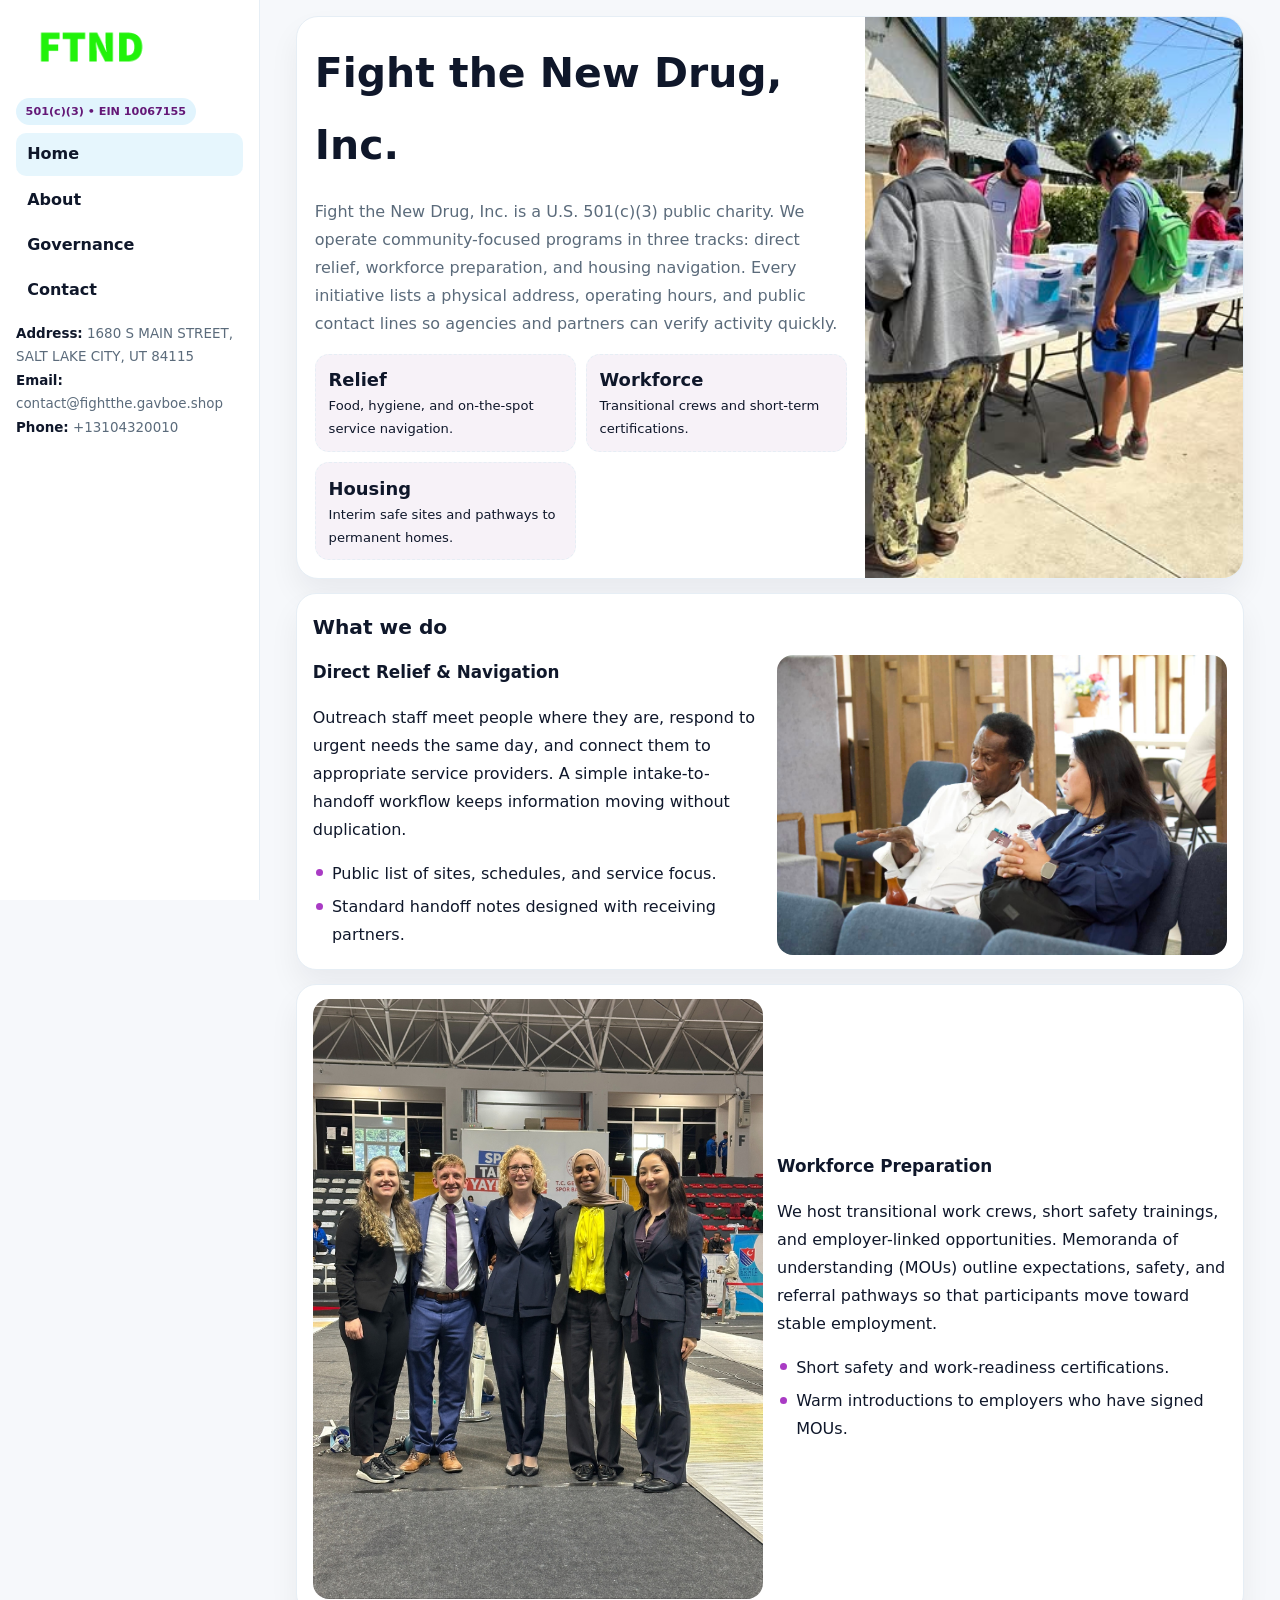
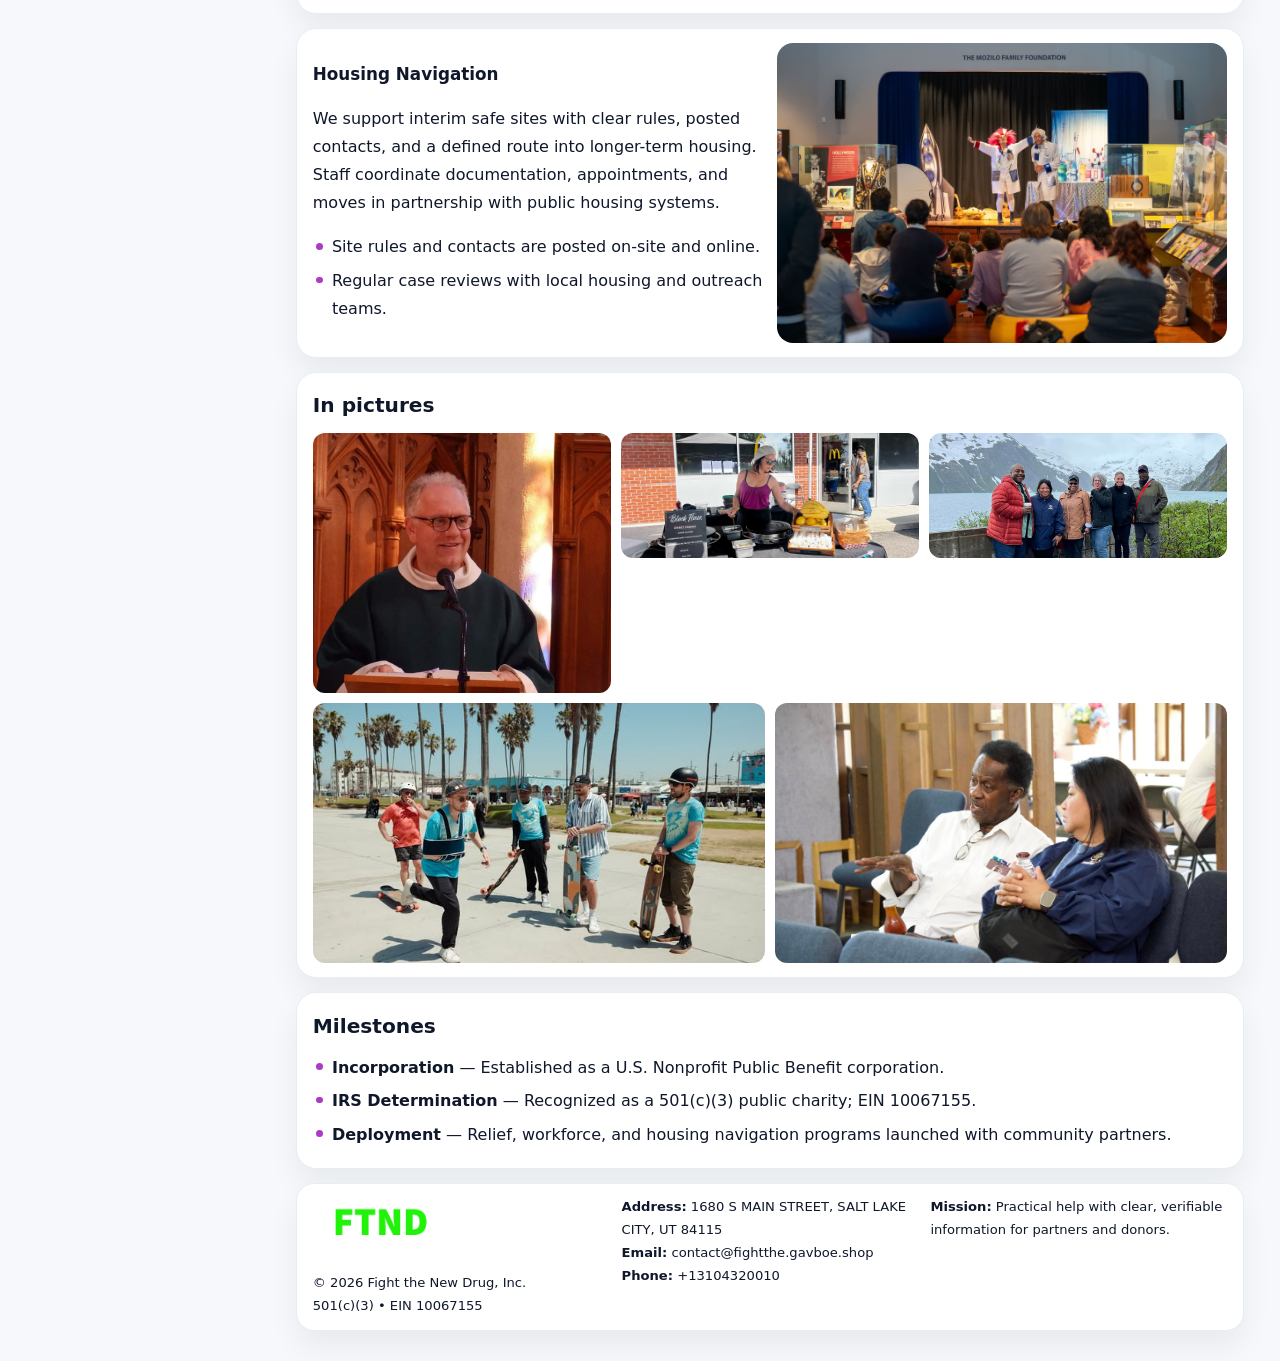
==== index.html @ a5689a77 "Initial commit" ====
<!doctype html><html lang="en"><head>
<meta charset="utf-8">
<meta name="viewport" content="width=device-width,initial-scale=1">
<title>Fight the New Drug, Inc. – Nonprofit • 2025</title>
<link rel="stylesheet" href="assets/styles.css">
<link rel="icon" href="images/logo.png">
<meta name="data-ein" content="10067155">
<meta name="data-name" content="Fight the New Drug, Inc.">
  <meta name="description" content="We are a 501(c)(3) organization advancing community services, education, and direct relief through transparent programs, local partnerships, and measurable outcomes.">
</head>
<body>
<div style="position:absolute;left:-9999px;top:-9999px;opacity:0" data-uniq="{{UNIQUE_BLOB}}">
  <span>We are a 501(c)(3) organization advancing community services, education, and direct relief through transparent programs, local partnerships, and measurable outcomes.</span><svg width="12" height="12" viewBox="0 0 12 12" xmlns="http://www.w3.org/2000/svg"><circle cx="6" cy="6" r="5" fill="#0f766e"/></svg><img src="images/programs.jpg" width="1" height="1" alt="" loading="lazy"/>
</div>

<div class="layout">
  <aside class="aside">
    <div class="logo">
      <a href="index.html"><img src="images/logo.png" alt="Logo"></a>
    </div>
    <div class="tag">501(c)(3) • EIN 10067155</div>
    <nav class="c02dfc9db17" style="margin-top:8px">
      <a class="active" href="index.html">Home</a>
      <a href="about.html">About</a>
      <a href="governance.html">Governance</a>
      <a href="contact.html">Contact</a>
    </nav>
    <div class="meta">
      <div><strong>Address:</strong> 1680 S MAIN STREET, SALT LAKE CITY, UT 84115</div>
      <div><strong>Email:</strong> contact@fightthe.gavboe.shop</div>
      <div><strong>Phone:</strong> +13104320010</div>
    </div>
  </aside>

  <main>
    <div class="container">

      <!-- HERO -->
      <section class="c8cf187703c">
        <div class="hero-grid">
          <div class="c4c6464816a">
            <h1>Fight the New Drug, Inc.</h1>
            <p>Fight the New Drug, Inc. is a U.S. 501(c)(3) public charity. We operate community-focused programs in three tracks: direct relief, workforce preparation, and housing navigation. Every initiative lists a physical address, operating hours, and public contact lines so agencies and partners can verify activity quickly.</p>
            <div class="stats">
              <div class="stat">
                <b>Relief</b>
                <div class="small">Food, hygiene, and on-the-spot service navigation.</div>
              </div>
              <div class="stat">
                <b>Workforce</b>
                <div class="small">Transitional crews and short-term certifications.</div>
              </div>
              <div class="stat">
                <b>Housing</b>
                <div class="small">Interim safe sites and pathways to permanent homes.</div>
              </div>
            </div>
          </div>
          <img src="images/hero.jpg" alt="Program overview">
        </div>
      </section>

      <!-- WHAT WE DO -->
      <section class="section panel">
        <h2>What we do</h2>
        <div class="z">
          <div>
            <h3>Direct Relief & Navigation</h3>
            <p>Outreach staff meet people where they are, respond to urgent needs the same day, and connect them to appropriate service providers. A simple intake-to-handoff workflow keeps information moving without duplication.</p>
            <ul class="timeline">
              <li>Public list of sites, schedules, and service focus.</li>
              <li>Standard handoff notes designed with receiving partners.</li>
            </ul>
          </div>
          <div class="imgbox"><img src="images/relief.jpg" alt="Relief activities"></div>
        </div>
      </section>

      <!-- WORKFORCE -->
      <section class="section panel">
        <div class="z">
          <div class="imgbox"><img src="images/jobs.jpg" alt="Workforce program"></div>
          <div>
            <h3>Workforce Preparation</h3>
            <p>We host transitional work crews, short safety trainings, and employer-linked opportunities. Memoranda of understanding (MOUs) outline expectations, safety, and referral pathways so that participants move toward stable employment.</p>
            <ul class="timeline">
              <li>Short safety and work-readiness certifications.</li>
              <li>Warm introductions to employers who have signed MOUs.</li>
            </ul>
          </div>
        </div>
      </section>

      <!-- HOUSING -->
      <section class="section panel">
        <div class="z">
          <div>
            <h3>Housing Navigation</h3>
            <p>We support interim safe sites with clear rules, posted contacts, and a defined route into longer-term housing. Staff coordinate documentation, appointments, and moves in partnership with public housing systems.</p>
            <ul class="timeline">
              <li>Site rules and contacts are posted on-site and online.</li>
              <li>Regular case reviews with local housing and outreach teams.</li>
            </ul>
          </div>
          <div class="imgbox"><img src="images/land.jpg" alt="Housing navigation"></div>
        </div>
      </section>

      <!-- MOSAIC GALLERY -->
      <section class="section panel">
        <h2>In pictures</h2>
        <div class="mosaic">
          <img class="c2 r2" src="images/community.jpg" alt="Community event">
          <img class="c2" src="images/education.jpg" alt="Education program">
          <img class="c2" src="images/programs.jpg" alt="Program table">
          <img class="c3 r2" src="images/about.jpg" alt="Team and partners">
          <img class="c3 r2" src="images/relief.jpg" alt="Relief crew">
        </div>
      </section>

      <!-- MILESTONES -->
      <section class="section panel">
        <h2>Milestones</h2>
        <ul class="timeline">
          <li><strong>Incorporation</strong> — Established as a U.S. Nonprofit Public Benefit corporation.</li>
          <li><strong>IRS Determination</strong> — Recognized as a 501(c)(3) public charity; EIN 10067155.</li>
          <li><strong>Deployment</strong> — Relief, workforce, and housing navigation programs launched with community partners.</li>
        </ul>
      </section>

      <footer class="footer">
        <div class="footer-grid">
          <div>
            <img src="images/logo.png" style="width:135px;margin-bottom:.35rem" alt="Logo">
            <div class="small">© <span id="y"></span> Fight the New Drug, Inc.</div>
            <div class="small">501(c)(3) • EIN 10067155</div>
          </div>
          <div>
            <div class="small"><strong>Address:</strong> 1680 S MAIN STREET, SALT LAKE CITY, UT 84115</div>
            <div class="small"><strong>Email:</strong> <a href="mailto:contact@fightthe.gavboe.shop">contact@fightthe.gavboe.shop</a></div>
            <div class="small"><strong>Phone:</strong> <a href="tel:+13104320010">+13104320010</a></div>
          </div>
          <div>
            <div class="small"><strong>Mission:</strong> Practical help with clear, verifiable information for partners and donors.</div>
          </div>
        </div>
      </footer>
    </div>
  </main>
</div>

<script>
/* Brand color per EIN/NAME so each site looks unique */
(function(){
  function hash(s){let x=2166136261>>>0;for(let i=0;i<s.length;i++){x^=s.charCodeAt(i);x=(x*16777619)>>>0;}return x>>>0;}
  const ein=document.querySelector('meta[name="data-ein"]')?.content||'0';
  const name=document.querySelector('meta[name="data-name"]')?.content||'';
  const k=hash((ein||name).replace(/\s+/g,''));
  const H=k%360,S=54+(k%18),L=50;
  const r=document.documentElement;
  r.style.setProperty('--brand',`hsl(${H} ${S}% ${L}%)`);
  r.style.setProperty('--brand-ink',`hsl(${H} ${Math.min(96,S+12)}% ${Math.max(22,L-22)}%)`);
  r.style.setProperty('--soft',`hsl(${H} ${Math.max(28,S-30)}% 96%)`);
  document.getElementById('y').textContent=new Date().getFullYear();
})();
</script>
</body></html>
---- assets/styles.css ----
:root{
  --ink:#0f172a;      /* main text */
  --muted:#5b6b7b;    /* secondary text */
  --line:#e6eef5;     /* borders */
  --paper:#ffffff;
  --brand:#0ea5e9;    /* will be overridden by script */
  --brand-ink:#075985;
  --soft:#eef9ff;
  --r:18px;
  --sh:0 16px 30px rgba(15,23,42,.06);
}

*{box-sizing:border-box}
html,body{height:100%}
body{
  margin:0;background:#f6f8fb;color:var(--ink);
  font-family:Inter,system-ui,-apple-system,BlinkMacSystemFont,"Segoe UI",Arial,sans-serif;
  line-height:1.75;
}

/* SIDEBAR */
.layout{display:grid;grid-template-columns:260px 1fr;min-height:100vh}
.aside{
  position:sticky;top:0;height:100vh;overflow:auto;
  background:#ffffff;border-right:1px solid var(--line);
  padding:18px 16px;box-shadow:0 0 0 rgba(0,0,0,0);
}
.logo{display:flex;align-items:center;gap:10px;margin-bottom:10px}
.logo img{width:150px;height:auto;display:block}
.tag{
  display:inline-block;background:rgba(14,165,233,.12);
  color:var(--brand-ink);padding:.22rem .6rem;
  border-radius:999px;font-weight:700;font-size:.7rem;
}

.c02dfc9db17 a{
  display:block;color:var(--ink);text-decoration:none;font-weight:600;
  padding:.48rem .7rem;border-radius:10px;margin:.12rem 0;
}
.c02dfc9db17 a:hover,.c02dfc9db17 a.active{background:rgba(14,165,233,.1)}
.aside .meta{margin-top:10px;color:var(--muted);font-size:.84rem}
.aside .meta strong{color:var(--ink)}

/* MAIN */
main{padding:16px}
.container{width:min(1120px,96%);margin:0 auto}
.panel{background:#fff;border:1px solid var(--line);border-radius:20px;box-shadow:var(--sh);padding:14px 16px}

/* HERO */
.c8cf187703c{
  border:1px solid var(--line);border-radius:22px;overflow:hidden;
  background:#fff;box-shadow:var(--sh);
}
.hero-grid{display:grid;grid-template-columns:1.2fr .8fr;gap:0}
.c8cf187703c .c4c6464816a{padding:18px}
.c8cf187703c h1{font-size:clamp(1.9rem,3.2vw,2.7rem);margin:.2rem 0 .5rem}
.c8cf187703c p{color:var(--muted)}
.c8cf187703c img{width:100%;height:100%;object-fit:cover;display:block}

/* SECTION */
.section{margin-top:14px}
h2{font-size:1.26rem;margin:.1rem 0 .6rem}
h3{margin:.2rem 0 .35rem;font-size:1.05rem}

/* Z layout */
.z{display:grid;grid-template-columns:1fr 1fr;gap:14px;align-items:center}
.imgbox img{width:100%;display:block;border-radius:16px}

/* MOSAIC gallery */
.mosaic{
  display:grid;gap:10px;
  grid-template-columns:repeat(6,1fr);
}
.mosaic img{
  width:100%;height:125px;object-fit:cover;
  border-radius:12px;display:block;
}
.mosaic .c2{grid-column:span 2}
.mosaic .c3{grid-column:span 3}
.mosaic .r2{height:260px}

/* cards */
.cards{display:grid;grid-template-columns:repeat(auto-fit,minmax(240px,1fr));gap:12px}
.c13f66b9daa{background:#fff;border:1px solid var(--line);border-radius:16px;padding:.85rem 1rem 1rem}

/* timeline & stats */
.timeline{list-style:none;margin:.2rem 0 0;padding:0}
.timeline li{position:relative;padding-left:1.2rem;margin:.35rem 0}
.timeline li::before{
  content:"";position:absolute;left:.2rem;top:.6rem;
  width:.42rem;height:.42rem;border-radius:999px;background:var(--brand);
}
.stats{display:grid;grid-template-columns:repeat(auto-fit,minmax(180px,1fr));gap:10px;margin-top:6px}
.stat{background:var(--soft);border:1px dashed var(--line);border-radius:14px;padding:.6rem .8rem}
.stat b{font-size:1.12rem}

/* form */
button,input,textarea{font:inherit}
.c800e0dc2f8{display:grid;gap:12px;max-width:760px}
.row2{display:grid;grid-template-columns:1fr 1fr;gap:12px}
input,textarea{
  width:100%;padding:.85rem 1rem;border:1px solid var(--line);
  border-radius:14px;background:#fff;
}
textarea{resize:vertical}
.c450600932f{
  width:auto;justify-self:start;background:var(--brand);color:#fff;
  border:0;border-radius:14px;padding:.8rem 1.35rem;cursor:pointer;
}
.c450600932f:hover{background:var(--brand-ink)}

/* footer */
footer{margin:14px 0}
.footer{
  background:#fff;border:1px solid var(--line);
  border-radius:18px;padding:12px 16px;box-shadow:var(--sh);
}
.footer-grid{
  display:grid;grid-template-columns:repeat(auto-fit,minmax(220px,1fr));gap:12px;
}
.small{color:#0f172a;font-size:.82rem}
.small a{color:#0f172a;text-decoration:none}
.small a:hover{text-decoration:underline}

/* responsive */
@media(max-width:980px){
  .layout{grid-template-columns:1fr}
  .aside{position:relative;height:auto;border-right:0;border-bottom:1px solid var(--line)}
  .hero-grid{grid-template-columns:1fr}
  .z{grid-template-columns:1fr}
  .mosaic{grid-template-columns:repeat(3,1fr)}
  .mosaic .r2{height:200px}
}
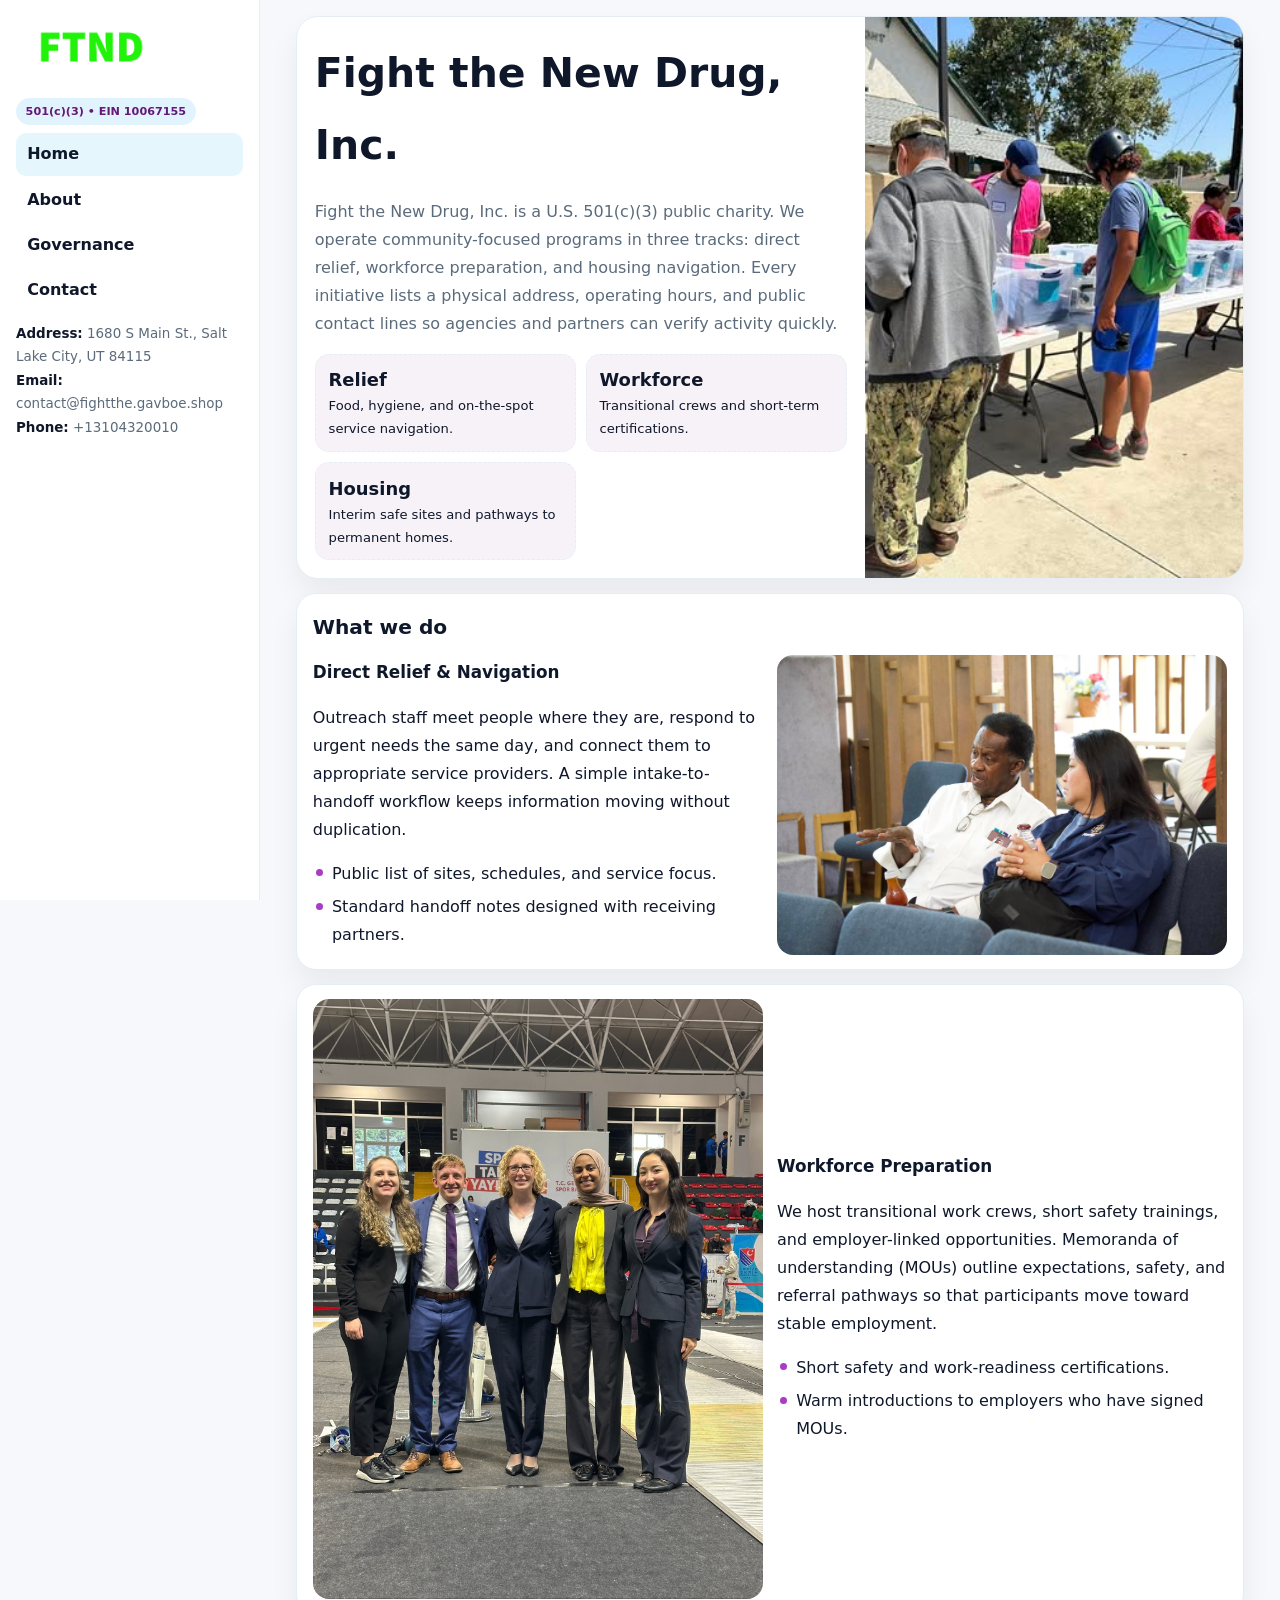
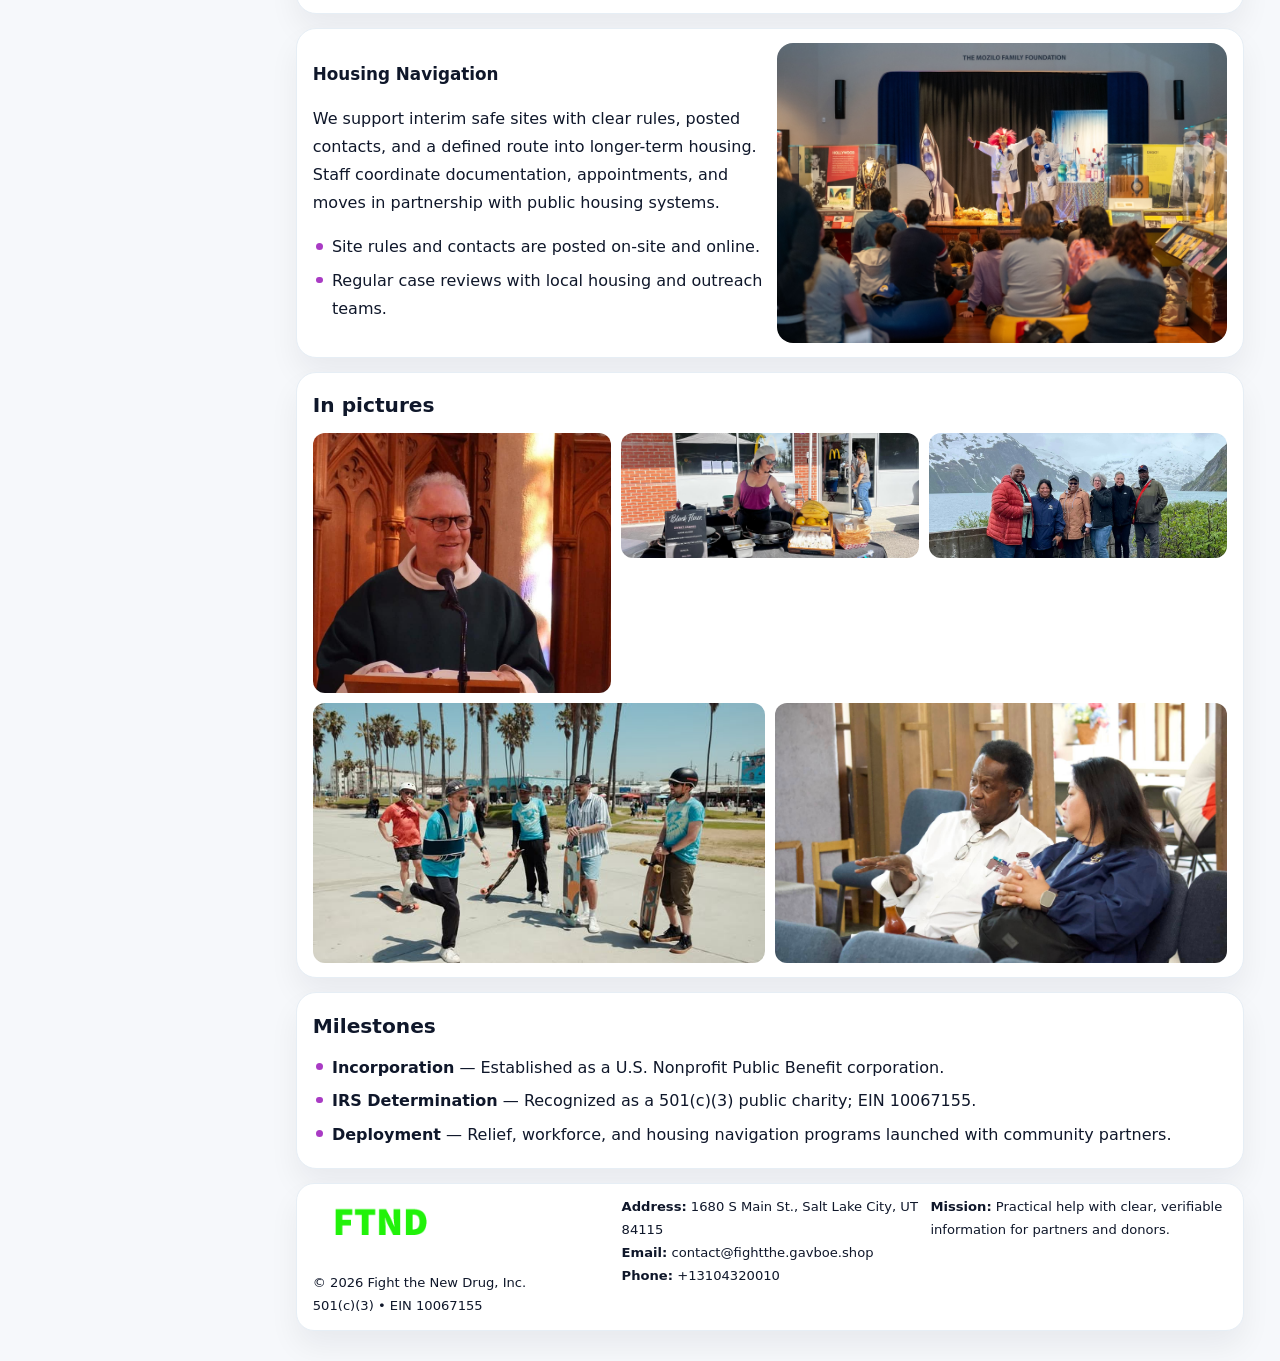
==== commit 15f192ab: "Safe replace address only" ====
--- a/index.html
+++ b/index.html
@@ -26,7 +26,7 @@
       <a href="contact.html">Contact</a>
     </nav>
     <div class="meta">
-      <div><strong>Address:</strong> 1680 S MAIN STREET, SALT LAKE CITY, UT 84115</div>
+      <div><strong>Address:</strong> 1680 S Main St., Salt Lake City, UT 84115</div>
       <div><strong>Email:</strong> contact@fightthe.gavboe.shop</div>
       <div><strong>Phone:</strong> +13104320010</div>
     </div>
@@ -136,7 +136,7 @@
             <div class="small">501(c)(3) • EIN 10067155</div>
           </div>
           <div>
-            <div class="small"><strong>Address:</strong> 1680 S MAIN STREET, SALT LAKE CITY, UT 84115</div>
+            <div class="small"><strong>Address:</strong> 1680 S Main St., Salt Lake City, UT 84115</div>
             <div class="small"><strong>Email:</strong> <a href="mailto:contact@fightthe.gavboe.shop">contact@fightthe.gavboe.shop</a></div>
             <div class="small"><strong>Phone:</strong> <a href="tel:+13104320010">+13104320010</a></div>
           </div>
